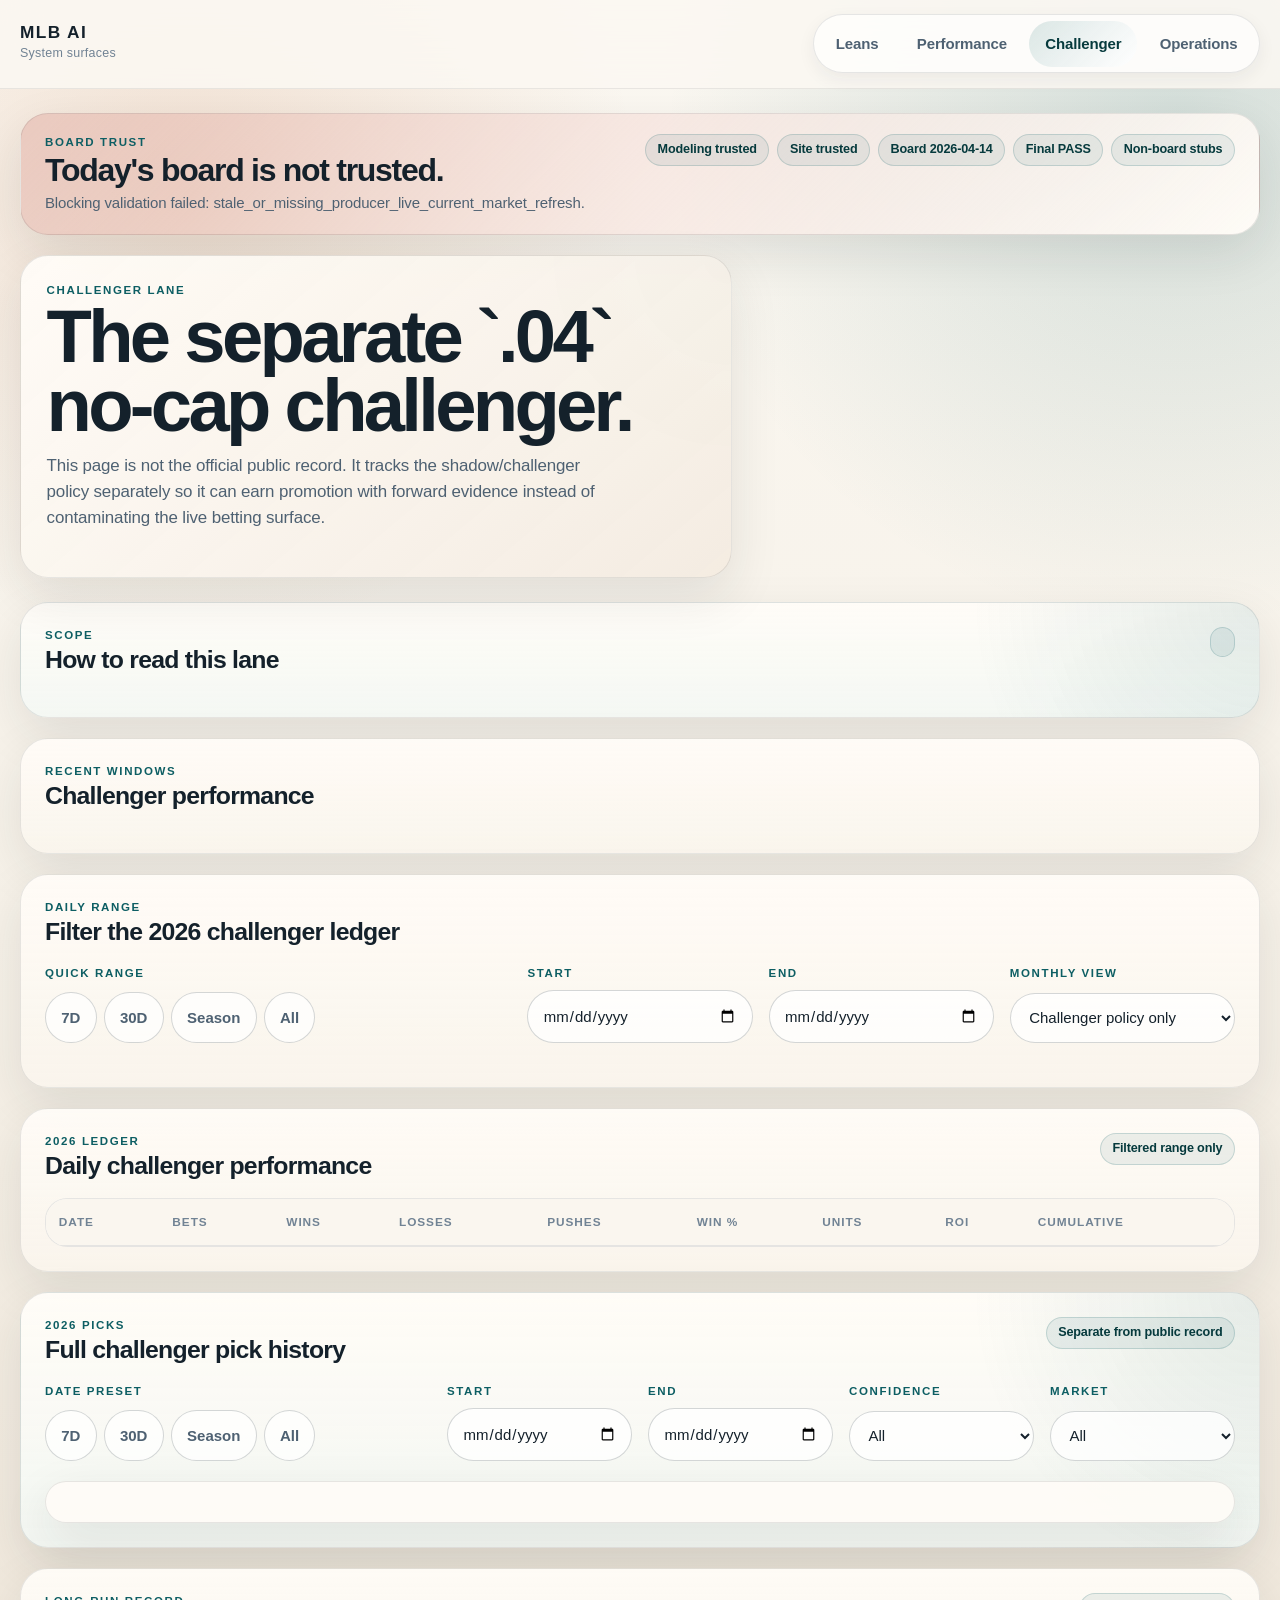
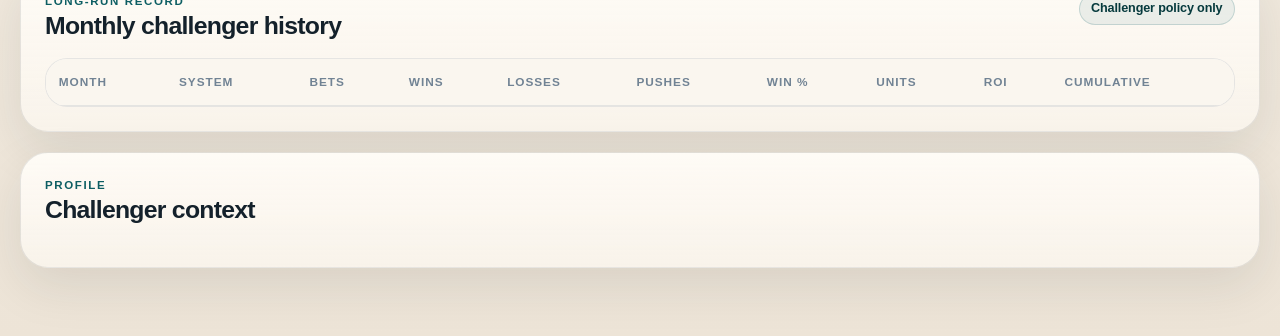
==== mlb-ai-challenger.html @ f39b114d "Add live and challenger MLB AI site artifacts" ====
<!doctype html>
<html lang="en">
  <head>
    <meta charset="utf-8" />
    <meta name="viewport" content="width=device-width, initial-scale=1" />
    <title>MLB AI | Challenger</title>
    <link rel="stylesheet" href="./assets/mlb-ai.css" />
  </head>
  <body data-page="challenger">
    <header class="site-header">
      <div class="shell shell-nav">
        <a class="site-brand" href="./index.html" aria-label="MLB AI home">
          <span class="site-brand-mark">MLB AI</span>
          <span class="site-brand-copy">System surfaces</span>
        </a>
        <nav class="site-nav" aria-label="Primary">
          <a class="site-nav-link" href="./index.html">Leans</a>
          <a class="site-nav-link" href="./mlb-ai-performance.html">Performance</a>
          <a class="site-nav-link is-active" href="./mlb-ai-challenger.html" aria-current="page">Challenger</a>
          <a class="site-nav-link" href="./operations.html">Operations</a>
        </nav>
      </div>
    </header>

    <main class="shell page-shell">
      <section class="page-hero page-hero-performance">
        <div class="page-hero-copy">
          <p class="eyebrow">Challenger Lane</p>
          <h1>The separate `.04` no-cap challenger.</h1>
          <p class="lede">
            This page is not the official public record. It tracks the shadow/challenger policy separately so it can earn promotion with forward evidence instead of contaminating the live betting surface.
          </p>
          <div id="performance-hero-meta" class="hero-meta"></div>
        </div>
        <div id="performance-hero-grid" class="hero-grid"></div>
      </section>

      <section id="performance-trust-bar" class="trust-bar-section"></section>

      <section class="page-section page-section-emphasis">
        <div class="section-head">
          <div>
            <p class="section-kicker">Scope</p>
            <h2>How to read this lane</h2>
          </div>
          <span id="performance-coverage-badge" class="badge"></span>
        </div>
        <div id="performance-trust-grid" class="summary-grid"></div>
      </section>

      <section class="page-section">
        <div class="section-head">
          <div>
            <p class="section-kicker">Recent windows</p>
            <h2>Challenger performance</h2>
          </div>
        </div>
        <div id="performance-window-grid" class="summary-grid"></div>
      </section>

      <section class="page-section">
        <div class="section-head">
          <div>
            <p class="section-kicker">Daily range</p>
            <h2>Filter the 2026 challenger ledger</h2>
          </div>
        </div>
        <div class="filter-bar">
          <div class="control-group control-group-wide">
            <label class="control-label">Quick range</label>
            <div class="segmented-control" id="performance-range-presets">
              <button type="button" data-range="7d">7D</button>
              <button type="button" data-range="30d">30D</button>
              <button type="button" data-range="season">Season</button>
              <button type="button" data-range="all">All</button>
            </div>
          </div>
          <div class="control-group">
            <label class="control-label" for="performance-start-date">Start</label>
            <input id="performance-start-date" type="date" />
          </div>
          <div class="control-group">
            <label class="control-label" for="performance-end-date">End</label>
            <input id="performance-end-date" type="date" />
          </div>
          <div class="control-group">
            <label class="control-label" for="monthly-policy-filter">Monthly view</label>
            <select id="monthly-policy-filter">
              <option value="active_only">Challenger policy only</option>
            </select>
          </div>
        </div>
        <div id="performance-summary-grid" class="summary-grid"></div>
      </section>

      <section class="page-section">
        <div class="section-head">
          <div>
            <p class="section-kicker">2026 ledger</p>
            <h2>Daily challenger performance</h2>
          </div>
          <span class="badge">Filtered range only</span>
        </div>
        <div class="table-wrap">
          <table id="daily-performance-table">
            <thead>
              <tr>
                <th>Date</th>
                <th>Bets</th>
                <th>Wins</th>
                <th>Losses</th>
                <th>Pushes</th>
                <th>Win %</th>
                <th>Units</th>
                <th>ROI</th>
                <th>Cumulative</th>
              </tr>
            </thead>
            <tbody></tbody>
          </table>
        </div>
      </section>

      <section class="page-section page-section-emphasis">
        <div class="section-head">
          <div>
            <p class="section-kicker">2026 picks</p>
            <h2>Full challenger pick history</h2>
          </div>
          <span class="badge">Separate from public record</span>
        </div>
        <div class="filter-bar">
          <div class="control-group control-group-wide">
            <label class="control-label">Date preset</label>
            <div class="segmented-control" id="history-range-presets">
              <button type="button" data-range="7d">7D</button>
              <button type="button" data-range="30d">30D</button>
              <button type="button" data-range="season">Season</button>
              <button type="button" data-range="all">All</button>
            </div>
          </div>
          <div class="control-group">
            <label class="control-label" for="history-start-date">Start</label>
            <input id="history-start-date" type="date" />
          </div>
          <div class="control-group">
            <label class="control-label" for="history-end-date">End</label>
            <input id="history-end-date" type="date" />
          </div>
          <div class="control-group">
            <label class="control-label" for="history-confidence-filter">Confidence</label>
            <select id="history-confidence-filter">
              <option value="all">All</option>
              <option value="high">High</option>
              <option value="medium">Medium</option>
              <option value="low">Low</option>
            </select>
          </div>
          <div class="control-group">
            <label class="control-label" for="history-market-filter">Market</label>
            <select id="history-market-filter">
              <option value="all">All</option>
              <option value="total">Totals</option>
              <option value="moneyline">Moneyline</option>
              <option value="spread">Run line</option>
            </select>
          </div>
        </div>
        <div id="history-summary-grid" class="summary-grid"></div>
        <div id="pick-history-grid" class="pick-history-grid"></div>
        <div id="pick-history-gap" class="artifact-gap"></div>
      </section>

      <section class="page-section">
        <div class="section-head">
          <div>
            <p class="section-kicker">Long-run record</p>
            <h2>Monthly challenger history</h2>
          </div>
          <span class="badge">Challenger policy only</span>
        </div>
        <div class="table-wrap">
          <table id="monthly-table">
            <thead>
              <tr>
                <th>Month</th>
                <th>System</th>
                <th>Bets</th>
                <th>Wins</th>
                <th>Losses</th>
                <th>Pushes</th>
                <th>Win %</th>
                <th>Units</th>
                <th>ROI</th>
                <th>Cumulative</th>
              </tr>
            </thead>
            <tbody></tbody>
          </table>
        </div>
      </section>

      <section class="page-section">
        <div class="section-head">
          <div>
            <p class="section-kicker">Profile</p>
            <h2>Challenger context</h2>
          </div>
        </div>
        <div id="performance-comparator-grid" class="summary-grid"></div>
        <div id="context-breakdowns" class="context-grid"></div>
      </section>
    </main>

    <script src="./assets/mlb-ai-site.js"></script>
  </body>
</html>
---- assets/mlb-ai.css ----
:root {
  --bg: #f7f3eb;
  --bg-accent: #efe6d9;
  --surface: rgba(255, 252, 247, 0.86);
  --surface-strong: rgba(255, 252, 247, 0.96);
  --surface-muted: rgba(245, 239, 230, 0.82);
  --ink: #14212b;
  --ink-soft: #4e6172;
  --ink-muted: #718394;
  --line: rgba(20, 33, 43, 0.10);
  --line-strong: rgba(20, 33, 43, 0.18);
  --brand: #0d5e63;
  --brand-strong: #063a3d;
  --brand-warm: #bc5a20;
  --good: #167447;
  --good-soft: rgba(22, 116, 71, 0.12);
  --warn: #9e6a1f;
  --warn-soft: rgba(158, 106, 31, 0.14);
  --bad: #b3261e;
  --bad-soft: rgba(179, 38, 30, 0.12);
  --shadow-xl: 0 28px 80px rgba(31, 37, 44, 0.12);
  --shadow-lg: 0 18px 50px rgba(31, 37, 44, 0.10);
  --shadow-sm: 0 6px 18px rgba(31, 37, 44, 0.06);
  --radius-xl: 28px;
  --radius-lg: 22px;
  --radius-md: 16px;
  --radius-sm: 12px;
  --space-2: 0.5rem;
  --space-3: 0.75rem;
  --space-4: 1rem;
  --space-5: 1.25rem;
  --space-6: 1.5rem;
  --space-7: 1.75rem;
  --space-8: 2rem;
  --space-10: 2.5rem;
  --space-12: 3rem;
}

* { box-sizing: border-box; }

html { color-scheme: light; }

body {
  margin: 0;
  min-height: 100vh;
  color: var(--ink);
  background:
    radial-gradient(circle at 15% 10%, rgba(188, 90, 32, 0.14), transparent 28rem),
    radial-gradient(circle at 92% 6%, rgba(13, 94, 99, 0.16), transparent 32rem),
    linear-gradient(180deg, #fbf8f2 0%, #f6f1e8 48%, #ede4d7 100%);
  font: 15px/1.55 "Aptos", "Segoe UI Variable", "Segoe UI", sans-serif;
  letter-spacing: -0.01em;
}

a { color: inherit; }
button, input, select { font: inherit; }

.site-header {
  position: sticky;
  top: 0;
  z-index: 50;
  border-bottom: 1px solid rgba(20, 33, 43, 0.08);
  background: rgba(251, 248, 242, 0.88);
  backdrop-filter: blur(18px);
}

.shell {
  width: min(1240px, calc(100% - 2rem));
  margin: 0 auto;
}

.shell-nav {
  display: flex;
  align-items: center;
  justify-content: space-between;
  gap: var(--space-6);
  padding: 0.9rem 0;
}

.site-brand {
  display: inline-flex;
  flex-direction: column;
  gap: 0.15rem;
  text-decoration: none;
}

.site-brand-mark {
  font: 800 1.08rem/1 "Aptos Display", "Aptos", sans-serif;
  letter-spacing: 0.08em;
  text-transform: uppercase;
}

.site-brand-copy {
  color: var(--ink-muted);
  font-size: 0.78rem;
  letter-spacing: 0.02em;
}

.site-nav {
  display: inline-flex;
  align-items: center;
  gap: 0.4rem;
  padding: 0.35rem;
  border: 1px solid var(--line);
  border-radius: 999px;
  background: rgba(255, 255, 255, 0.62);
  box-shadow: var(--shadow-sm);
}

.site-nav-link {
  padding: 0.7rem 1rem;
  border-radius: 999px;
  text-decoration: none;
  color: var(--ink-soft);
  font-weight: 700;
}

.site-nav-link:hover,
.site-nav-link.is-active {
  background: linear-gradient(135deg, rgba(13, 94, 99, 0.14), rgba(255, 255, 255, 0.94));
  color: var(--brand-strong);
}

.page-shell {
  padding: var(--space-6) 0 var(--space-12);
}

.trust-bar-section {
  margin-bottom: var(--space-5);
}

.page-hero {
  display: grid;
  grid-template-columns: minmax(0, 1.2fr) minmax(320px, 0.85fr);
  gap: var(--space-6);
  align-items: stretch;
  margin-bottom: var(--space-6);
}

.page-hero-copy,
.page-section,
.metric-card,
.status-strip,
.trust-bar,
.lean-featured-card,
.lean-decision-card,
.history-card,
.context-card,
.stack-card,
.trust-banner,
.artifact-gap {
  border: 1px solid var(--line);
  border-radius: var(--radius-xl);
  background: var(--surface);
  box-shadow: var(--shadow-lg);
}

.page-hero-copy {
  padding: clamp(1.5rem, 2vw, 2.25rem);
  background:
    linear-gradient(140deg, rgba(255, 252, 247, 0.96), rgba(243, 235, 224, 0.90)),
    radial-gradient(circle at top right, rgba(13, 94, 99, 0.14), transparent 14rem);
}

.page-hero h1 {
  margin: 0.25rem 0 0.8rem;
  font: 800 clamp(2.7rem, 5.8vw, 5rem)/0.92 "Aptos Display", "Aptos", sans-serif;
  letter-spacing: -0.05em;
  text-wrap: balance;
}

.eyebrow,
.section-kicker,
.status-strip-label,
.control-label {
  margin: 0;
  color: var(--brand);
  text-transform: uppercase;
  letter-spacing: 0.14em;
  font-size: 0.72rem;
  font-weight: 800;
}

.lede {
  margin: 0;
  max-width: 60ch;
  color: var(--ink-soft);
  font-size: 1.06rem;
}

.hero-meta {
  display: flex;
  flex-wrap: wrap;
  gap: 0.55rem;
  margin-top: var(--space-5);
}

.hero-grid,
.summary-grid,
.lean-decision-grid,
.context-grid,
.stack-list,
.filter-bar,
.pick-history-grid {
  display: grid;
  gap: var(--space-4);
}

.hero-grid,
.summary-grid {
  grid-template-columns: repeat(auto-fit, minmax(220px, 1fr));
}

.filter-bar {
  grid-template-columns: repeat(auto-fit, minmax(170px, 1fr));
  margin-bottom: var(--space-5);
}

.control-group-wide { grid-column: span 2; }

.lean-decision-grid,
.pick-history-grid {
  grid-template-columns: repeat(auto-fit, minmax(320px, 1fr));
}

.context-grid,
.stack-list {
  grid-template-columns: repeat(auto-fit, minmax(240px, 1fr));
}

.page-section {
  padding: var(--space-6);
  margin-bottom: var(--space-5);
  background: linear-gradient(180deg, rgba(255, 252, 247, 0.95), rgba(250, 245, 237, 0.86));
}

.page-section-emphasis {
  background:
    radial-gradient(circle at top right, rgba(13, 94, 99, 0.10), transparent 18rem),
    linear-gradient(180deg, rgba(255, 252, 247, 0.98), rgba(243, 248, 244, 0.90));
}

.section-head {
  display: flex;
  justify-content: space-between;
  align-items: flex-start;
  gap: var(--space-4);
  margin-bottom: var(--space-5);
}

.section-head h2 {
  margin: 0.2rem 0 0;
  font: 800 1.55rem/1 "Aptos Display", "Aptos", sans-serif;
  letter-spacing: -0.03em;
}

.metric-card,
.context-card,
.stack-card,
.history-card {
  padding: var(--space-5);
  background: rgba(255, 255, 255, 0.58);
}

.metric-card strong,
.context-card strong,
.stack-card strong,
.history-card strong {
  display: block;
  font-size: 0.94rem;
}

.metric-value {
  margin: 0.35rem 0 0.4rem;
  font: 800 clamp(1.8rem, 3vw, 2.45rem)/0.95 "Aptos Display", "Aptos", sans-serif;
  letter-spacing: -0.04em;
}

.metric-good { color: var(--good); }
.metric-bad { color: var(--bad); }
.metric-warn { color: var(--warn); }

.subtle,
.meta-line,
td.subtle {
  color: var(--ink-muted);
}

.meta-line + .meta-line { margin-top: 0.24rem; }

.badge,
.status-chip,
.hero-pill,
.filter-tag,
.price-pill,
.confidence-pill,
.freshness-pill,
.change-pill {
  display: inline-flex;
  align-items: center;
  gap: 0.35rem;
  width: fit-content;
  min-height: 30px;
  padding: 0.34rem 0.72rem;
  border: 1px solid rgba(13, 94, 99, 0.18);
  border-radius: 999px;
  background: rgba(13, 94, 99, 0.08);
  color: var(--brand-strong);
  font-size: 0.79rem;
  font-weight: 700;
}

.hero-pill { background: rgba(255, 255, 255, 0.62); }
.price-pill-expensive {
  color: var(--brand-warm);
  border-color: rgba(188, 90, 32, 0.2);
  background: rgba(188, 90, 32, 0.10);
}
.price-pill-priced-up {
  color: var(--warn);
  border-color: rgba(158, 106, 31, 0.18);
  background: rgba(158, 106, 31, 0.10);
}
.confidence-pill-high {
  color: var(--good);
  border-color: rgba(22, 116, 71, 0.22);
  background: rgba(22, 116, 71, 0.10);
}
.confidence-pill-medium {
  color: var(--warn);
  border-color: rgba(158, 106, 31, 0.18);
  background: rgba(158, 106, 31, 0.10);
}
.freshness-pill-green,
.change-pill-yes {
  color: var(--good);
  border-color: rgba(22, 116, 71, 0.22);
  background: rgba(22, 116, 71, 0.10);
}
.freshness-pill-red,
.change-pill-no {
  color: var(--bad);
  border-color: rgba(179, 38, 30, 0.22);
  background: rgba(179, 38, 30, 0.10);
}
.freshness-pill-yellow {
  color: var(--warn);
  border-color: rgba(158, 106, 31, 0.18);
  background: rgba(158, 106, 31, 0.10);
}

.status-strip {
  display: grid;
  grid-template-columns: minmax(0, 1fr) auto;
  gap: var(--space-4);
  margin-bottom: var(--space-5);
  padding: var(--space-5) var(--space-6);
}

.trust-bar {
  display: grid;
  grid-template-columns: minmax(0, 1.2fr) minmax(0, 1.8fr);
  gap: var(--space-4);
  padding: 1.1rem 1.25rem;
  background: linear-gradient(135deg, rgba(255, 252, 247, 0.98), rgba(245, 240, 232, 0.92));
}

.trust-bar-ok {
  background: linear-gradient(135deg, rgba(22, 116, 71, 0.12), rgba(255, 252, 247, 0.98));
}

.trust-bar-warning {
  background: linear-gradient(135deg, rgba(158, 106, 31, 0.13), rgba(255, 252, 247, 0.98));
}

.trust-bar-fail {
  background: linear-gradient(135deg, rgba(179, 38, 30, 0.12), rgba(255, 252, 247, 0.98));
}

.trust-bar-copy h2 {
  margin: 0.18rem 0 0.28rem;
  font: 800 clamp(1.15rem, 2.8vw, 1.75rem)/0.98 "Aptos Display", "Aptos", sans-serif;
  letter-spacing: -0.03em;
}

.trust-bar-copy p:last-child {
  margin: 0;
  color: var(--ink-soft);
}

.trust-bar-grid {
  display: grid;
  grid-template-columns: repeat(4, minmax(0, 1fr));
  gap: 0.7rem;
}

.trust-bar-item {
  padding: 0.9rem 0.95rem;
  border: 1px solid var(--line);
  border-radius: var(--radius-md);
  background: rgba(255, 255, 255, 0.58);
}

.trust-bar-item span,
.table-note-label {
  display: block;
  margin-bottom: 0.22rem;
  color: var(--ink-muted);
  font-size: 0.72rem;
  text-transform: uppercase;
  letter-spacing: 0.1em;
  font-weight: 800;
}

.trust-bar-item strong {
  display: block;
  font: 800 1.28rem/1 "Aptos Display", "Aptos", sans-serif;
  letter-spacing: -0.03em;
}

.trust-bar-item small {
  display: block;
  margin-top: 0.2rem;
  color: var(--ink-soft);
  font-size: 0.8rem;
  line-height: 1.35;
}

.status-strip-ok {
  background: linear-gradient(135deg, rgba(22, 116, 71, 0.14), rgba(255, 252, 247, 0.96));
}

.status-strip-warning {
  background: linear-gradient(135deg, rgba(158, 106, 31, 0.16), rgba(255, 252, 247, 0.96));
}

.status-strip-fail {
  background: linear-gradient(135deg, rgba(179, 38, 30, 0.16), rgba(255, 252, 247, 0.96));
}

.status-strip h2 {
  margin: 0.2rem 0 0.3rem;
  font: 800 clamp(1.35rem, 3vw, 2rem)/0.98 "Aptos Display", "Aptos", sans-serif;
  letter-spacing: -0.04em;
}

.status-strip-copy p:last-child { margin: 0; color: var(--ink-soft); }
.status-strip-chips {
  display: flex;
  flex-wrap: wrap;
  gap: 0.5rem;
  align-content: start;
  justify-content: end;
}

.lean-featured-card {
  padding: clamp(1.35rem, 2vw, 2rem);
  background:
    radial-gradient(circle at top right, rgba(13, 94, 99, 0.16), transparent 16rem),
    linear-gradient(180deg, rgba(255, 252, 247, 0.98), rgba(245, 248, 244, 0.92));
}

.lean-featured-top,
.lean-decision-head,
.history-card-head {
  display: flex;
  align-items: flex-start;
  justify-content: space-between;
  gap: var(--space-4);
}

.lean-featured-matchup,
.lean-kicker {
  margin: 0 0 0.3rem;
  color: var(--brand);
  text-transform: uppercase;
  letter-spacing: 0.12em;
  font-size: 0.73rem;
  font-weight: 800;
}

.lean-featured-play {
  margin: 0 0 0.35rem;
  font: 900 clamp(2rem, 4vw, 3rem)/0.92 "Aptos Display", "Aptos", sans-serif;
  letter-spacing: -0.05em;
}

.lean-featured-market,
.lean-subline {
  margin: 0;
  color: var(--ink-soft);
  font-size: 0.96rem;
}

.lean-featured-metrics,
.lean-decision-metrics,
.history-card-metrics {
  display: grid;
  grid-template-columns: repeat(auto-fit, minmax(110px, 1fr));
  gap: var(--space-3);
  margin-top: var(--space-5);
}

.metric-tile {
  padding: 0.9rem 1rem;
  border: 1px solid var(--line);
  border-radius: var(--radius-md);
  background: rgba(255, 255, 255, 0.56);
}

.metric-tile label {
  display: block;
  margin-bottom: 0.25rem;
  color: var(--ink-muted);
  font-size: 0.74rem;
  text-transform: uppercase;
  letter-spacing: 0.1em;
  font-weight: 700;
}

.metric-tile strong {
  font: 800 1.25rem/1 "Aptos Display", "Aptos", sans-serif;
}

.lean-decision-card {
  padding: var(--space-5);
  background: linear-gradient(180deg, rgba(255, 255, 255, 0.84), rgba(246, 242, 235, 0.88));
}

.lean-decision-head h3,
.history-card h3 {
  margin: 0;
  font: 800 clamp(1.9rem, 3.1vw, 2.3rem)/0.94 "Aptos Display", "Aptos", sans-serif;
  letter-spacing: -0.04em;
}

.lean-bet-callout {
  margin-top: 0.48rem;
  font: 900 clamp(1.7rem, 3.5vw, 2.25rem)/0.92 "Aptos Display", "Aptos", sans-serif;
  letter-spacing: -0.04em;
}

.lean-score-stack,
.history-chip-row {
  display: flex;
  flex-wrap: wrap;
  justify-content: flex-end;
  gap: 0.5rem;
}

.lean-explain-grid {
  display: grid;
  grid-template-columns: repeat(auto-fit, minmax(220px, 1fr));
  gap: var(--space-3);
  margin-top: var(--space-5);
}

.lean-explain-block {
  padding: 1rem;
  border-radius: var(--radius-md);
  border: 1px solid var(--line);
  background: rgba(255, 255, 255, 0.48);
}

.lean-explain-block strong {
  display: block;
  margin-bottom: 0.35rem;
  font-size: 0.95rem;
}

.lean-explain-block ul {
  margin: 0;
  padding-left: 1.1rem;
}

.lean-explain-block li + li { margin-top: 0.25rem; }

.filter-bar .control-group {
  display: grid;
  gap: 0.45rem;
}

input[type="date"],
select {
  width: 100%;
  min-height: 46px;
  padding: 0.8rem 0.9rem;
  border: 1px solid var(--line-strong);
  border-radius: 999px;
  background: rgba(255, 255, 255, 0.76);
  color: var(--ink);
  box-shadow: inset 0 1px 0 rgba(255,255,255,0.45);
}

.segmented-control {
  display: flex;
  flex-wrap: wrap;
  gap: 0.45rem;
}

.segmented-control button {
  min-height: 44px;
  padding: 0.72rem 0.95rem;
  border: 1px solid var(--line-strong);
  border-radius: 999px;
  background: rgba(255, 255, 255, 0.72);
  color: var(--ink-soft);
  font-weight: 700;
  cursor: pointer;
  transition: transform 120ms ease, background-color 120ms ease, border-color 120ms ease;
}

.segmented-control button:hover { transform: translateY(-1px); }

.segmented-control button.is-active {
  color: var(--brand-strong);
  border-color: rgba(13, 94, 99, 0.28);
  background: linear-gradient(135deg, rgba(13, 94, 99, 0.14), rgba(255, 255, 255, 0.96));
}

.trust-banner,
.artifact-gap {
  padding: var(--space-5);
}

.trust-banner {
  background: linear-gradient(180deg, rgba(255, 252, 247, 0.96), rgba(243, 248, 244, 0.88));
}

.trust-banner h3,
.artifact-gap h3 {
  margin: 0 0 0.4rem;
  font: 800 1.15rem/1 "Aptos Display", "Aptos", sans-serif;
}

.table-wrap {
  overflow: auto;
  border-radius: var(--radius-lg);
  border: 1px solid var(--line);
  background: rgba(255, 255, 255, 0.54);
}

table {
  width: 100%;
  border-collapse: collapse;
}

th, td {
  padding: 0.85rem 0.8rem;
  text-align: left;
  border-bottom: 1px solid var(--line);
  vertical-align: top;
}

tbody tr:hover { background: rgba(13, 94, 99, 0.05); }

th {
  position: sticky;
  top: 0;
  background: rgba(250, 246, 239, 0.96);
  color: var(--ink-muted);
  text-transform: uppercase;
  letter-spacing: 0.08em;
  font-size: 0.74rem;
  font-weight: 800;
}

.history-card p {
  margin: 0.25rem 0 0;
}

.history-summary {
  margin-top: 0.6rem;
  color: var(--ink-soft);
}

.table-note {
  display: flex;
  align-items: flex-start;
  justify-content: space-between;
  gap: var(--space-4);
  margin: -0.2rem 0 var(--space-4);
  color: var(--ink-soft);
  font-size: 0.92rem;
}

.empty-state {
  padding: var(--space-8);
  border: 1px dashed var(--line-strong);
  border-radius: var(--radius-lg);
  color: var(--ink-soft);
  background: rgba(255, 255, 255, 0.46);
  text-align: center;
}

.redirect-shell { padding: 4rem 0; }

@media (max-width: 960px) {
  .page-hero {
    grid-template-columns: 1fr;
  }

  .control-group-wide {
    grid-column: auto;
  }

  .status-strip {
    grid-template-columns: 1fr;
  }

  .status-strip-chips {
    justify-content: start;
  }

  .trust-bar {
    grid-template-columns: 1fr;
  }

  .trust-bar-grid {
    grid-template-columns: repeat(2, minmax(0, 1fr));
  }
}

@media (max-width: 760px) {
  .shell { width: min(100% - 1rem, 1240px); }

  .shell-nav {
    flex-direction: row;
    align-items: center;
    gap: 0.75rem;
    padding: 0.55rem 0;
  }

  .site-nav {
    flex: 1 1 auto;
    justify-content: flex-start;
    overflow-x: auto;
    scrollbar-width: none;
    padding: 0.25rem;
  }

  .site-nav::-webkit-scrollbar { display: none; }

  .site-nav-link {
    flex: 0 0 auto;
    text-align: center;
    padding: 0.58rem 0.82rem;
    font-size: 0.86rem;
  }

  .site-brand-copy {
    display: none;
  }

  .section-head,
  .lean-featured-top,
  .lean-decision-head,
  .history-card-head {
    flex-direction: column;
  }

  .lean-score-stack,
  .history-chip-row {
    justify-content: flex-start;
  }

  .page-shell {
    padding-top: 0.7rem;
  }

  .status-strip {
    gap: 0.8rem;
    padding: 0.85rem 0.95rem;
    border-radius: var(--radius-lg);
  }

  .status-strip h2 {
    font-size: 1.08rem;
  }

  .status-strip-copy p {
    margin: 0;
    font-size: 0.88rem;
    line-height: 1.35;
  }

  .status-strip-chips {
    gap: 0.35rem;
  }

  .status-chip {
    min-height: 26px;
    padding: 0.22rem 0.55rem;
    font-size: 0.72rem;
  }

  .page-hero-copy,
  .page-section {
    padding: 1.05rem;
  }

  .page-hero h1 {
    font-size: clamp(2.2rem, 12vw, 3.15rem);
  }

  .trust-bar {
    gap: 0.9rem;
    padding: 0.9rem;
    border-radius: var(--radius-lg);
  }

  .trust-bar-copy h2 {
    font-size: 1.05rem;
  }

  .trust-bar-copy p {
    font-size: 0.88rem;
    line-height: 1.32;
  }

  .trust-bar-grid {
    grid-template-columns: repeat(2, minmax(0, 1fr));
    gap: 0.55rem;
  }

  .trust-bar-item {
    padding: 0.72rem 0.78rem;
  }

  .trust-bar-item strong {
    font-size: 1.05rem;
  }

  .trust-bar-item small {
    font-size: 0.74rem;
  }

  .lean-featured-play {
    font-size: clamp(1.8rem, 9vw, 2.45rem);
  }

  .lean-decision-card {
    padding: 1rem;
  }

  .lean-decision-head h3 {
    font-size: 1.55rem;
  }

  .lean-bet-callout {
    font-size: 1.55rem;
  }

  .lean-featured-metrics,
  .lean-decision-metrics,
  .history-card-metrics {
    grid-template-columns: repeat(2, minmax(0, 1fr));
    gap: 0.6rem;
  }

  .metric-tile {
    padding: 0.72rem 0.78rem;
  }

  .filter-bar {
    grid-template-columns: 1fr;
    gap: 0.75rem;
  }

  .segmented-control {
    overflow-x: auto;
    flex-wrap: nowrap;
    padding-bottom: 0.1rem;
    scrollbar-width: none;
  }

  .segmented-control::-webkit-scrollbar { display: none; }

  .segmented-control button {
    flex: 0 0 auto;
    min-height: 40px;
    padding: 0.64rem 0.82rem;
  }

  input[type="date"],
  select {
    min-height: 42px;
    padding: 0.72rem 0.82rem;
  }

  .table-wrap {
    margin: 0 -0.2rem;
  }

  table {
    min-width: 720px;
  }

  th, td {
    padding: 0.72rem 0.68rem;
  }

  .table-note {
    flex-direction: column;
    gap: 0.35rem;
    font-size: 0.86rem;
  }
}
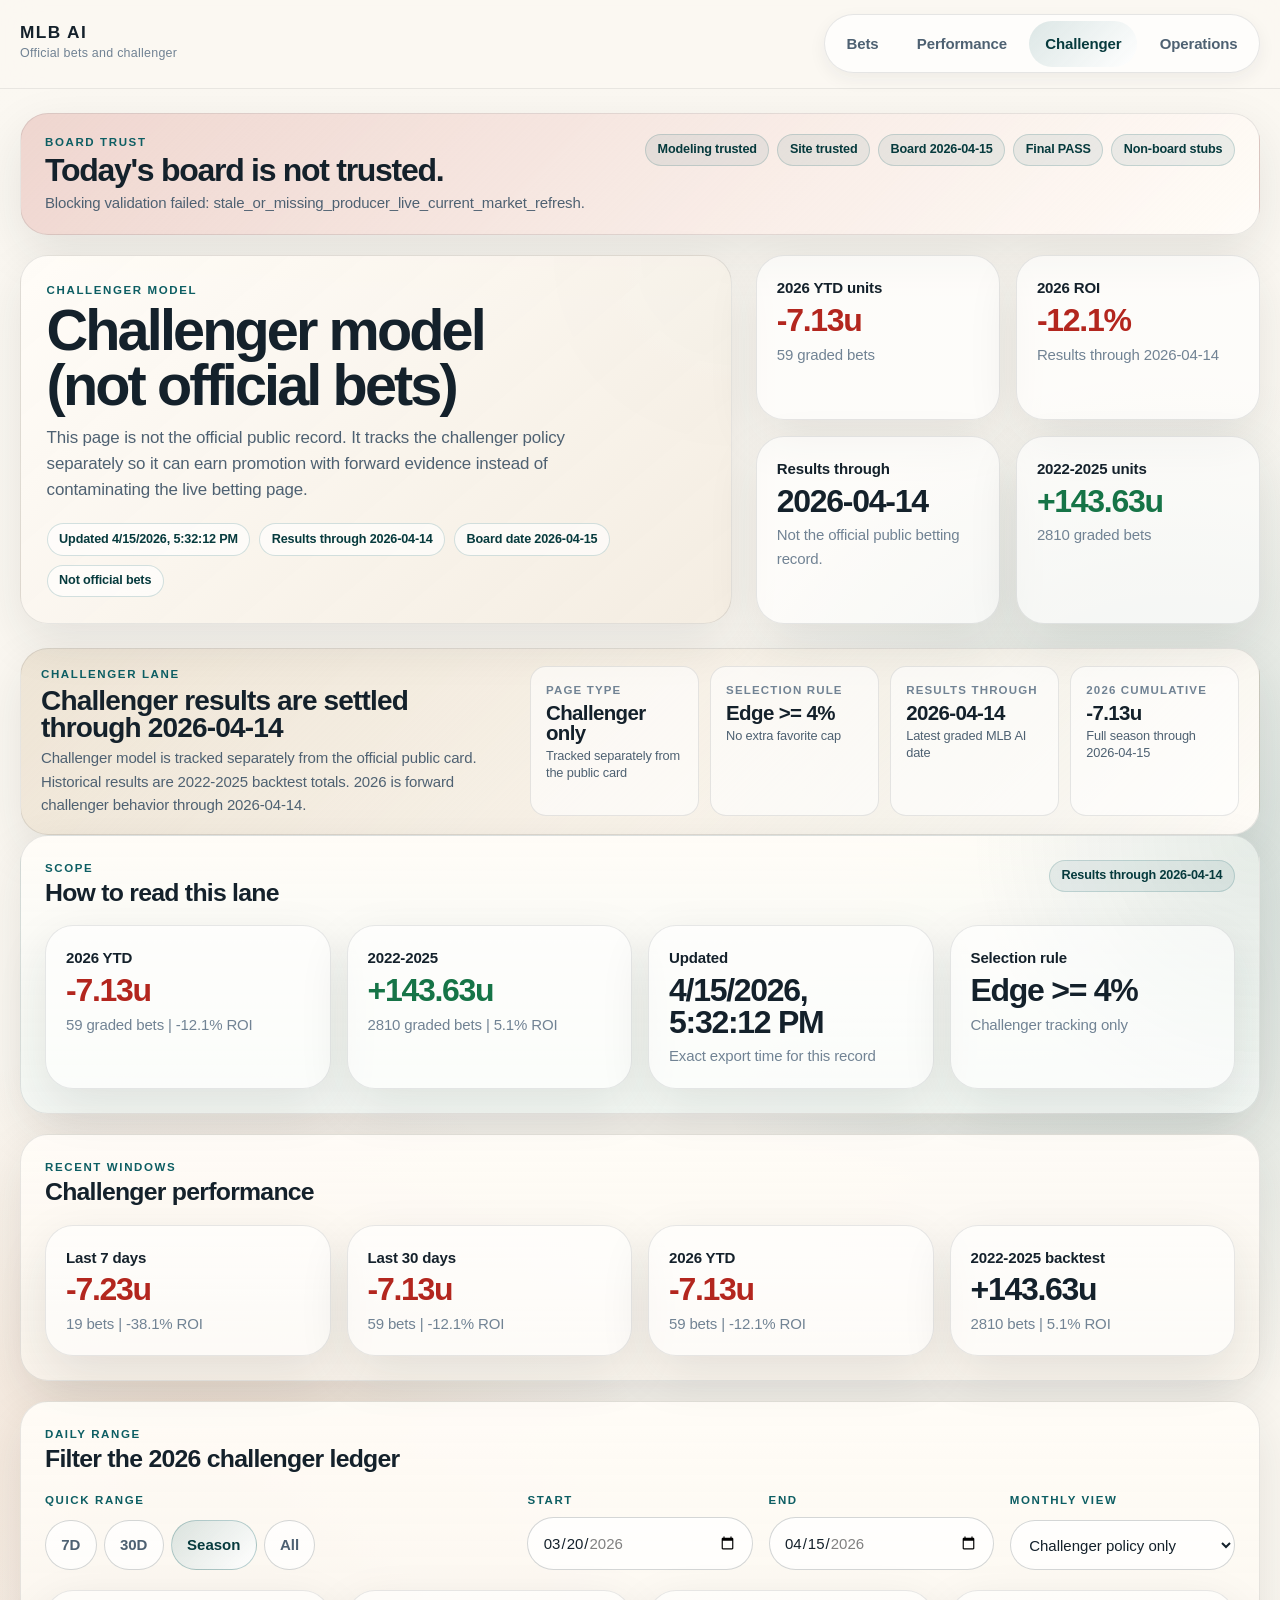
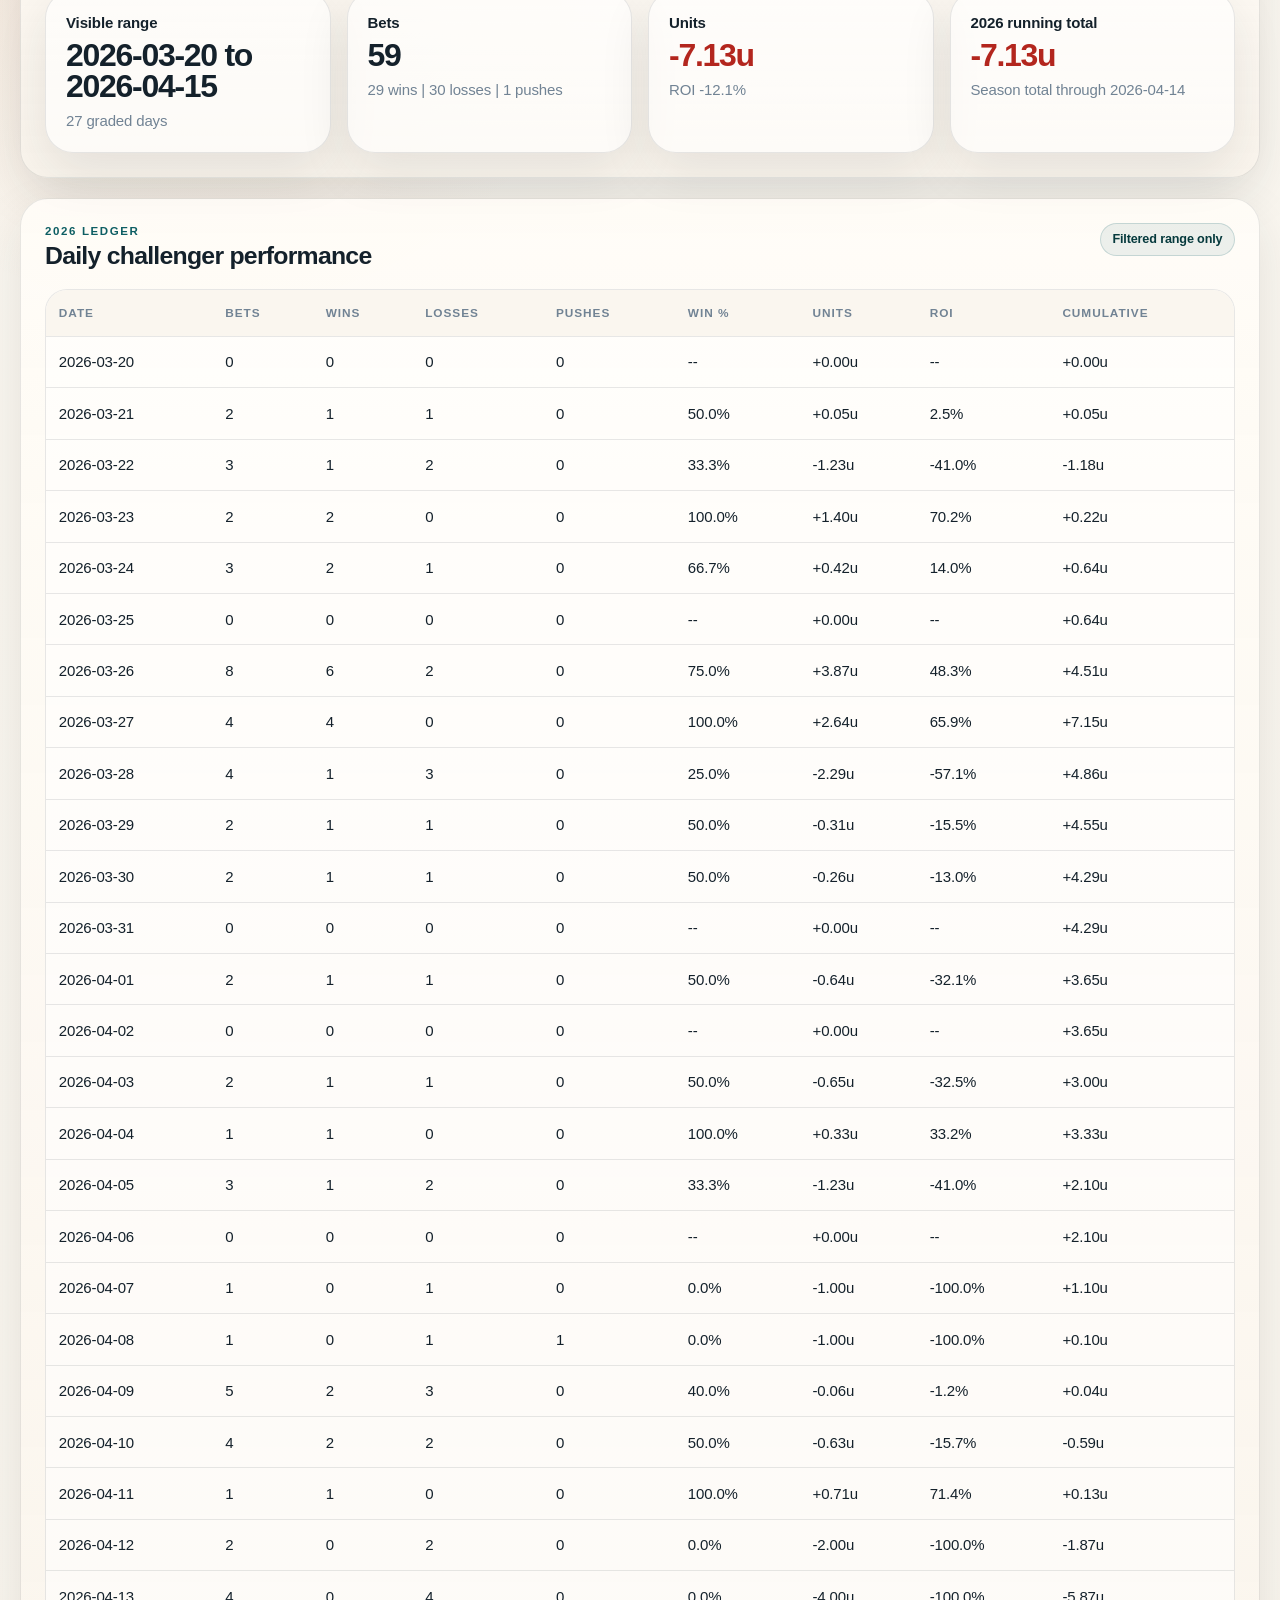
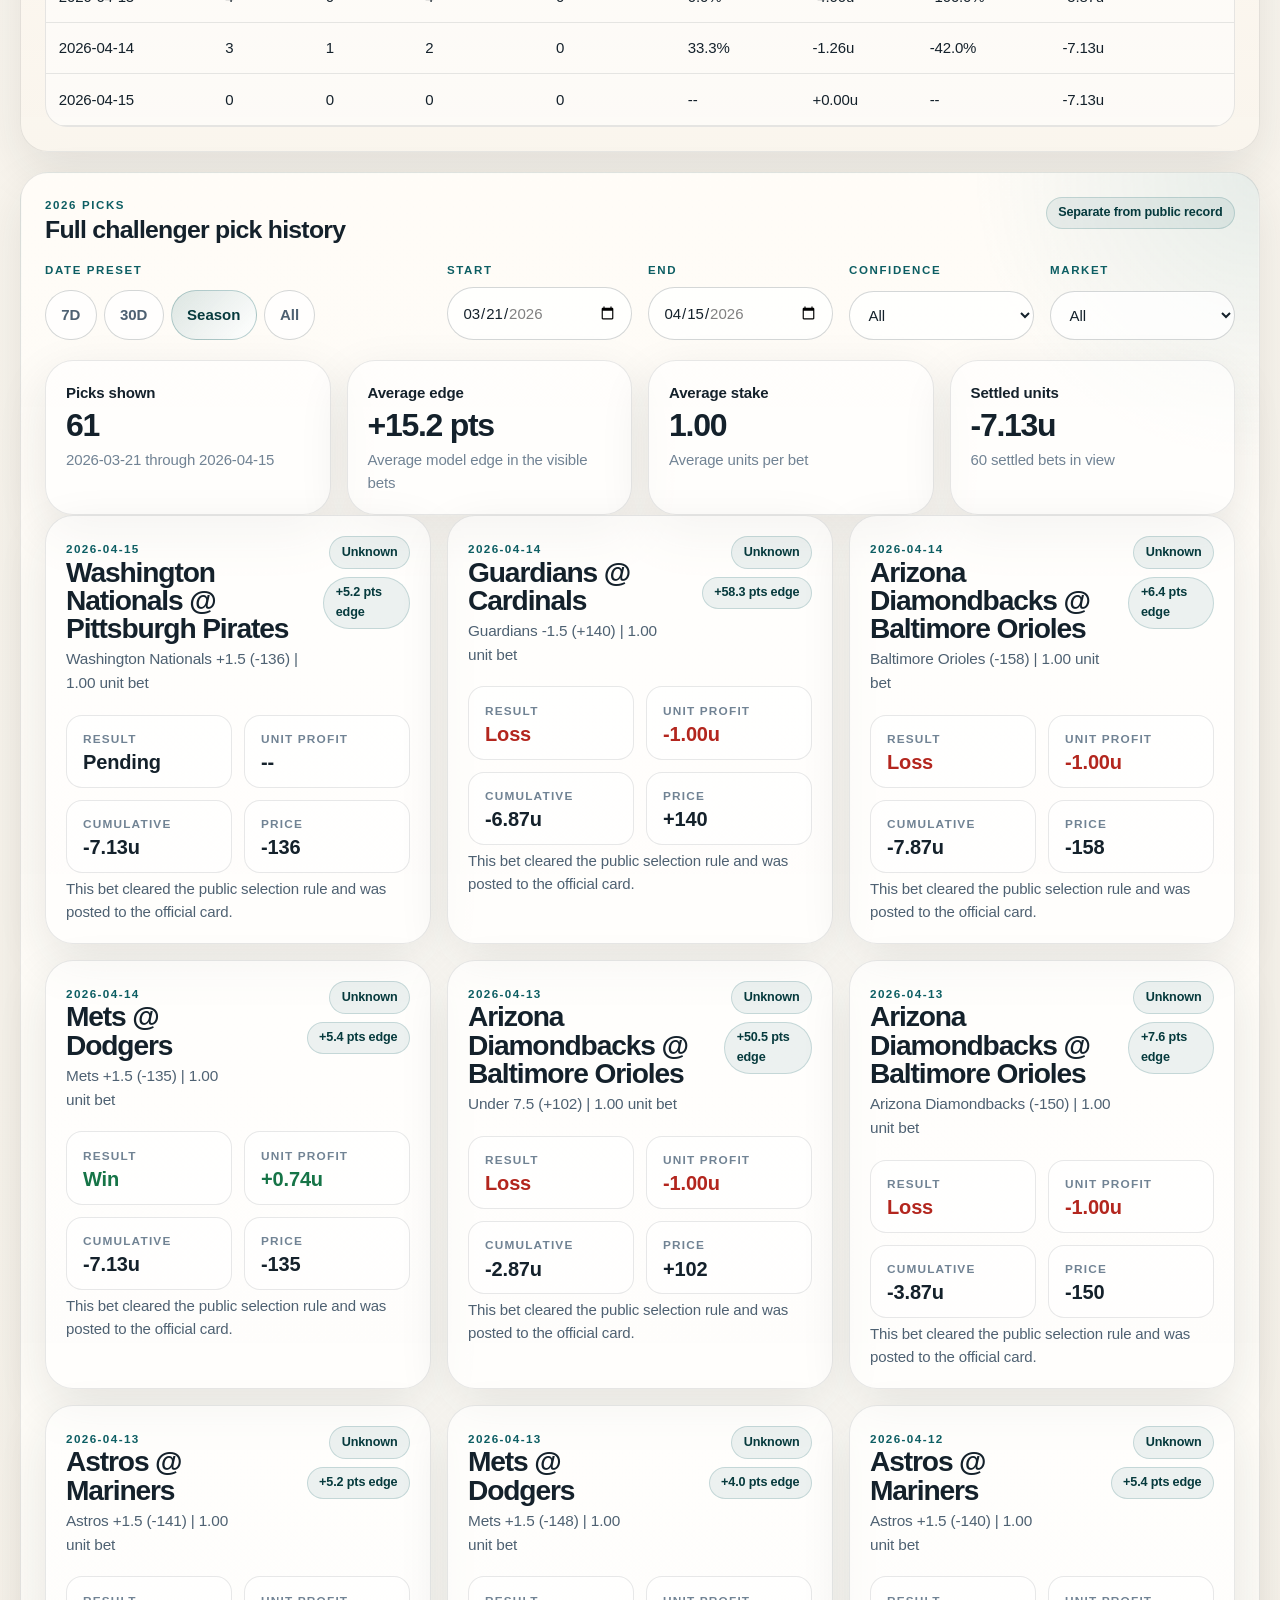
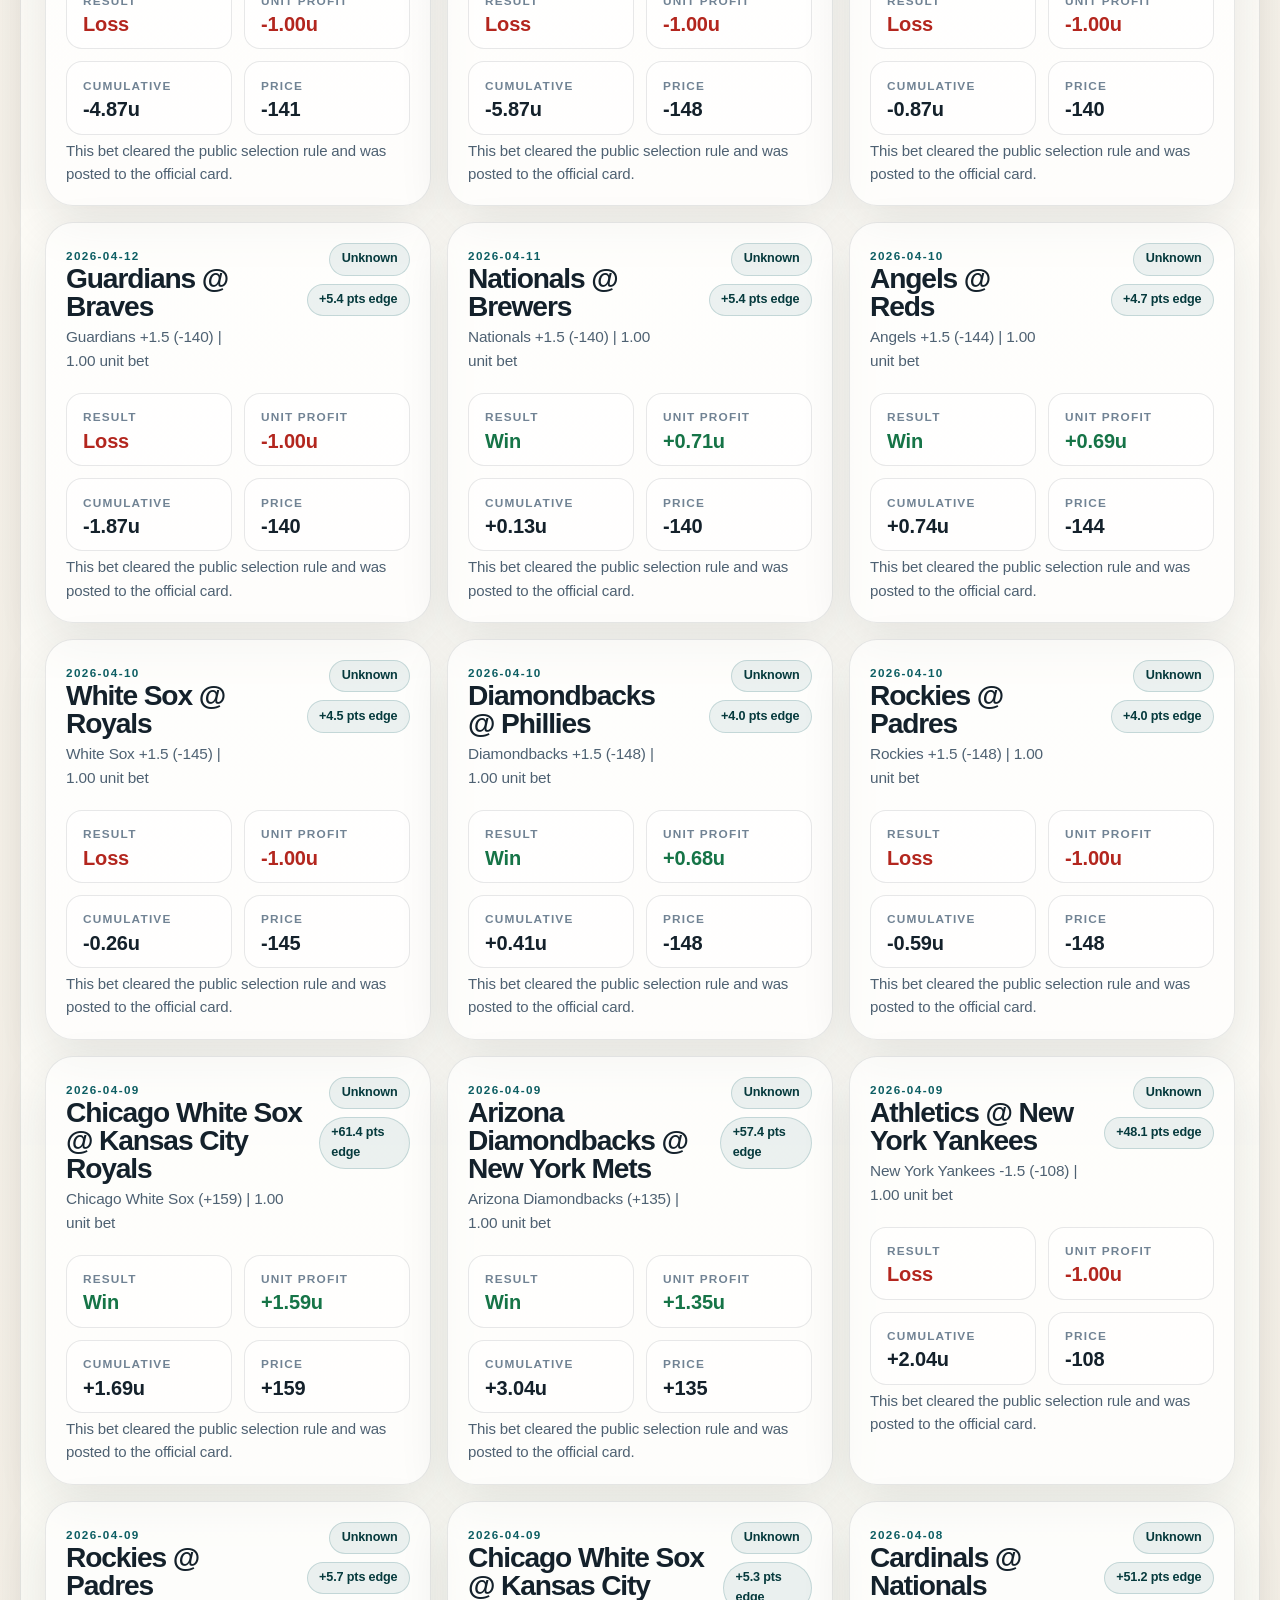
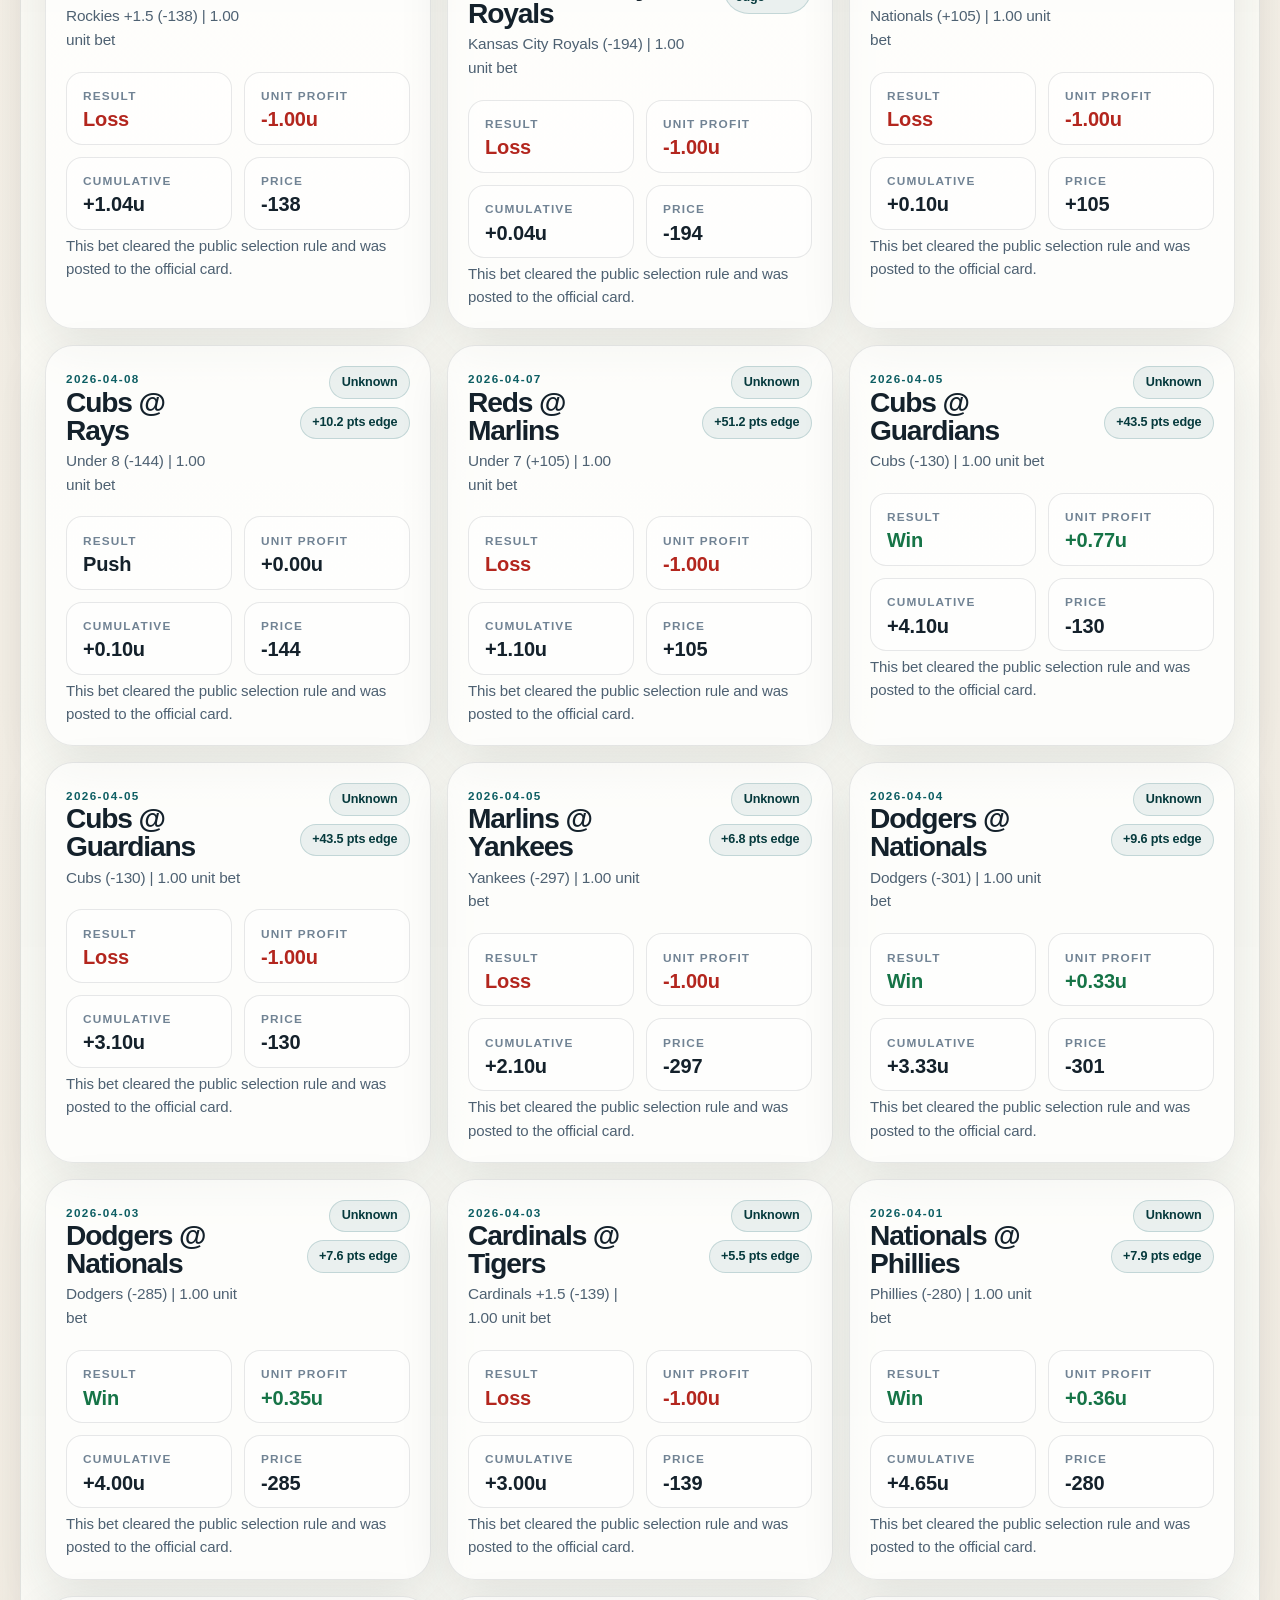
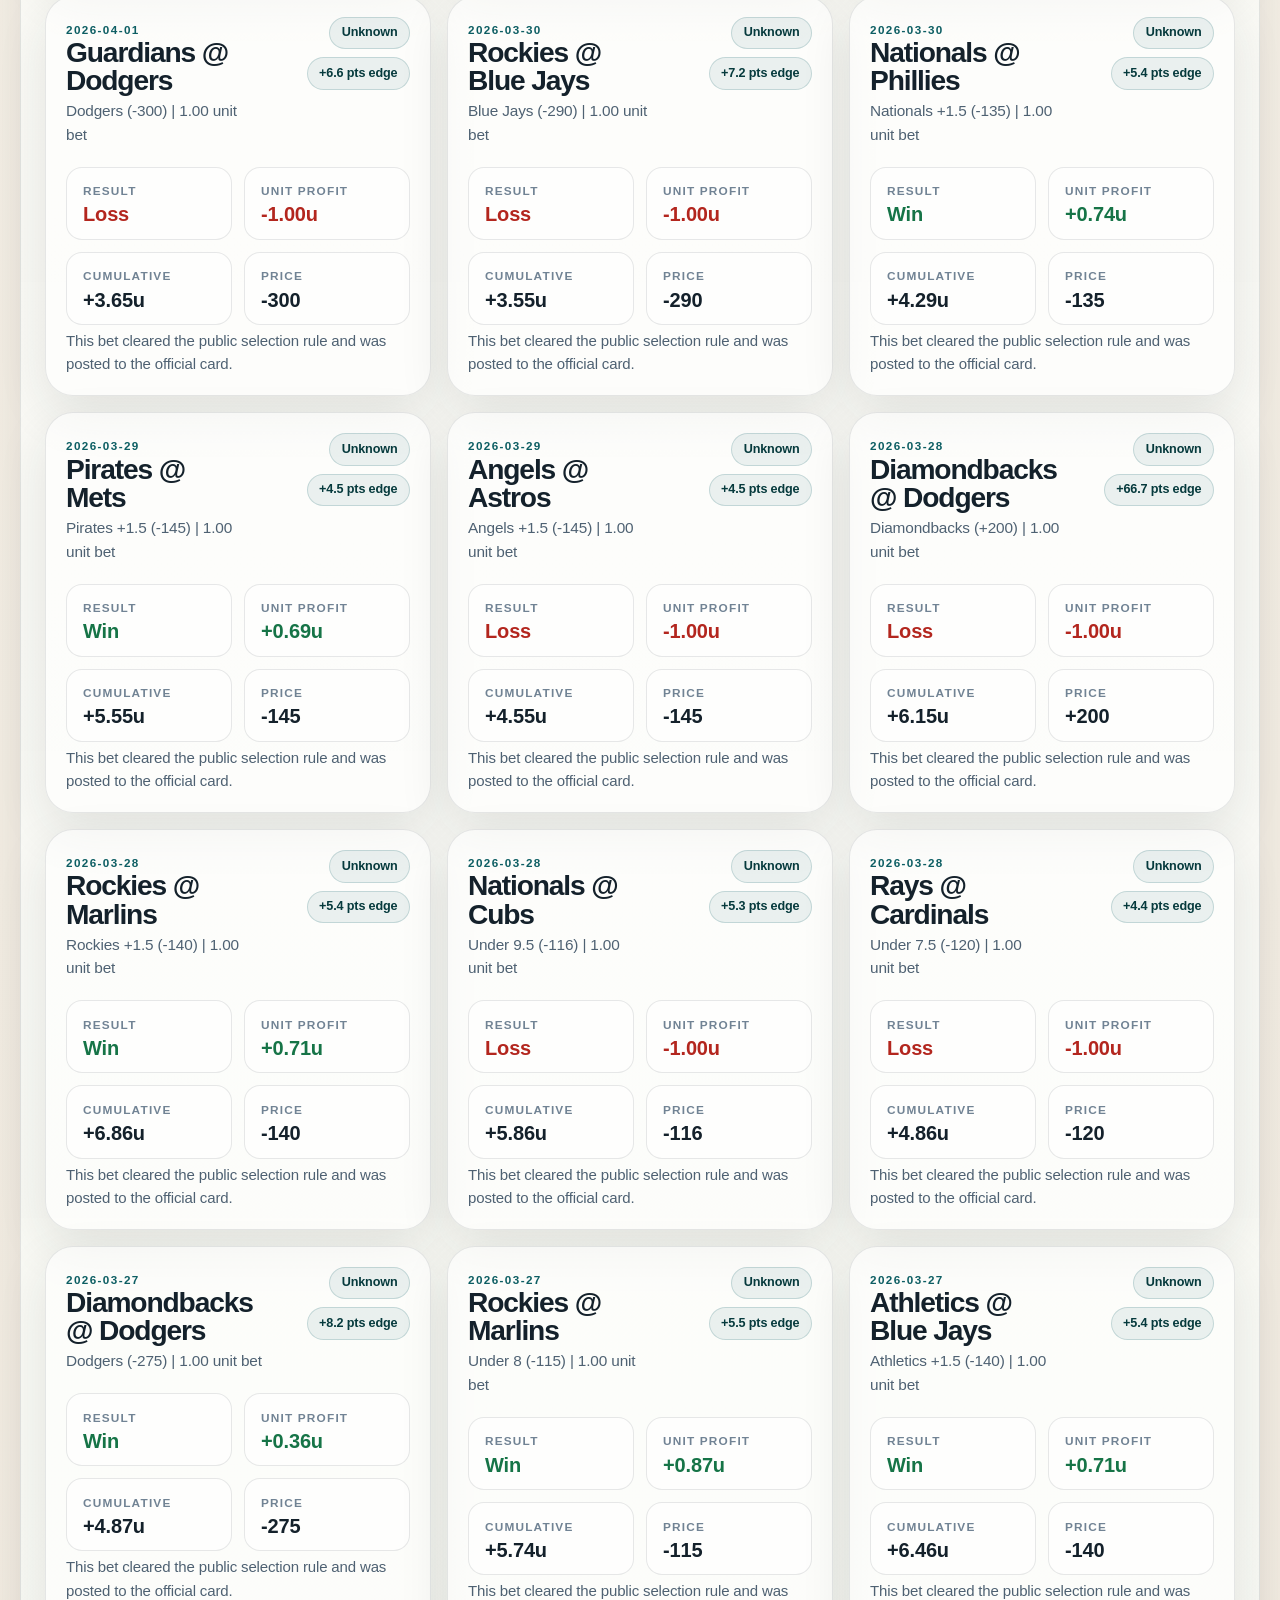
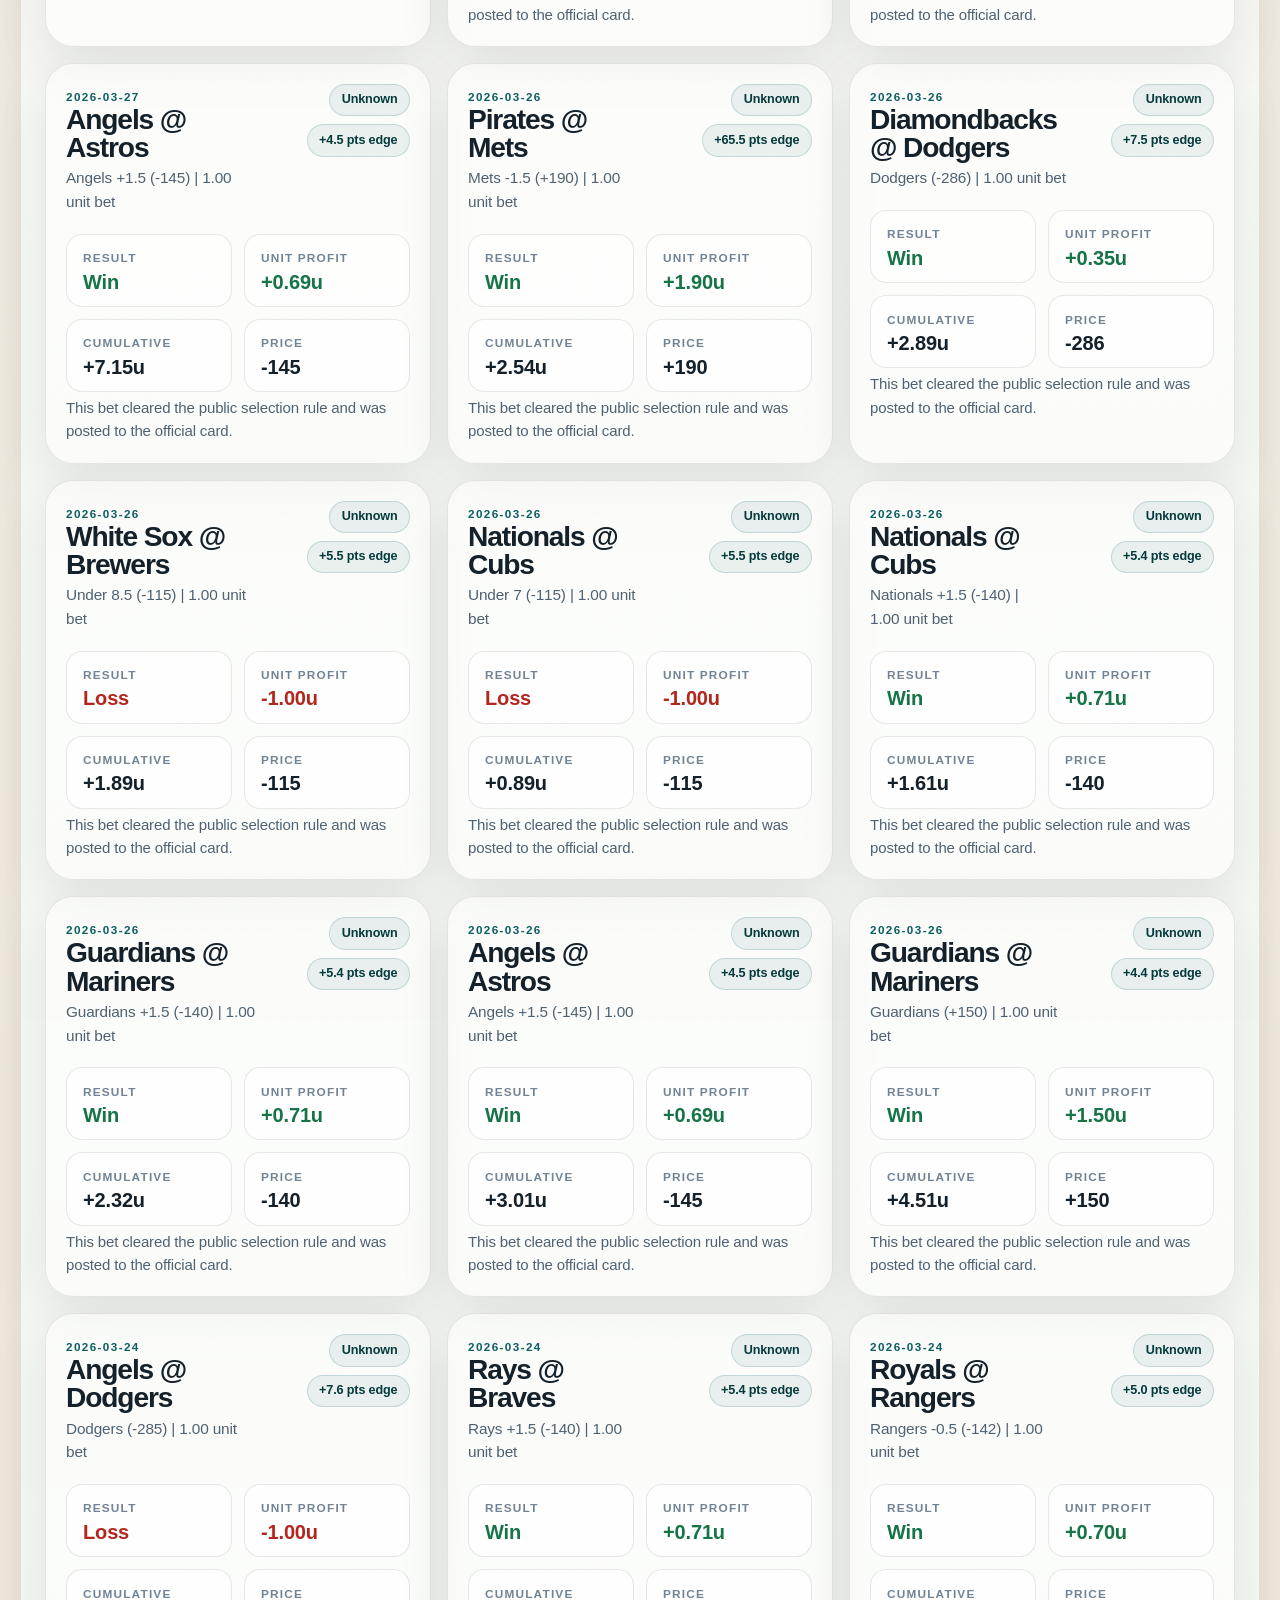
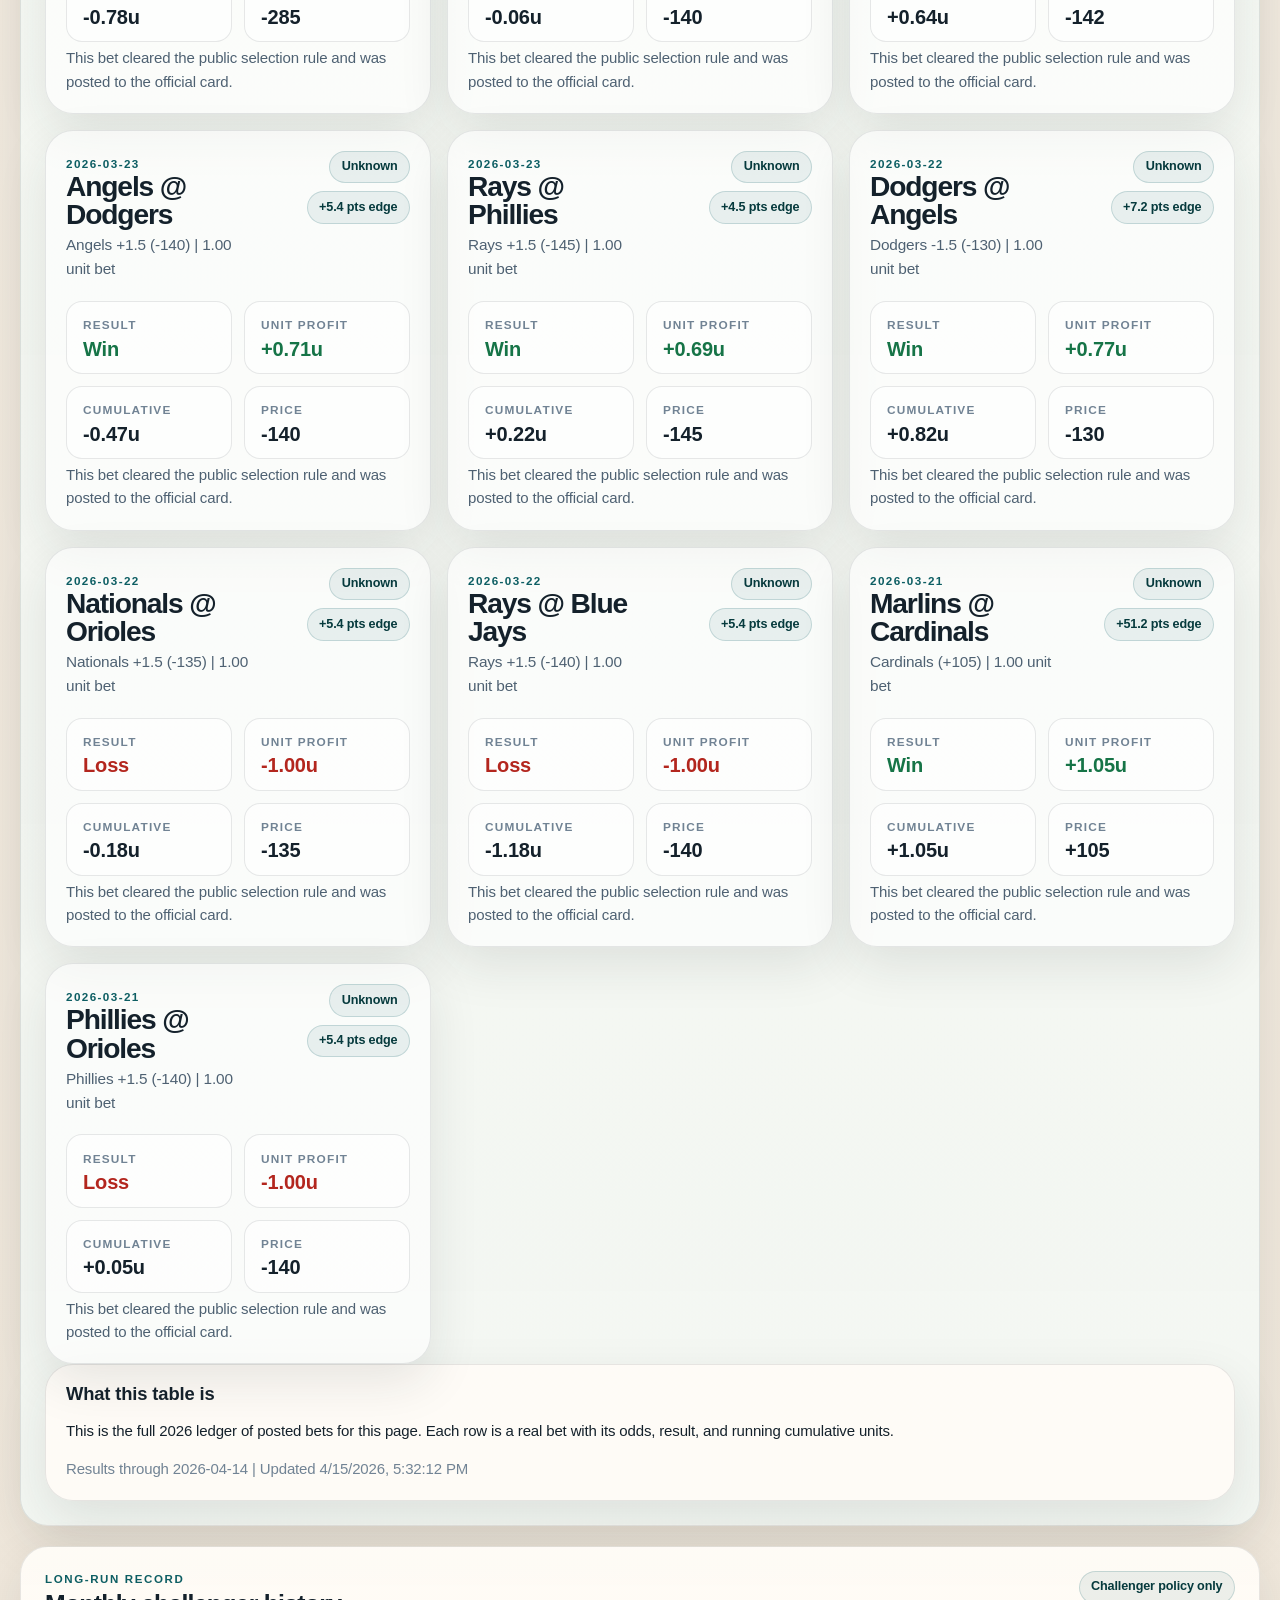
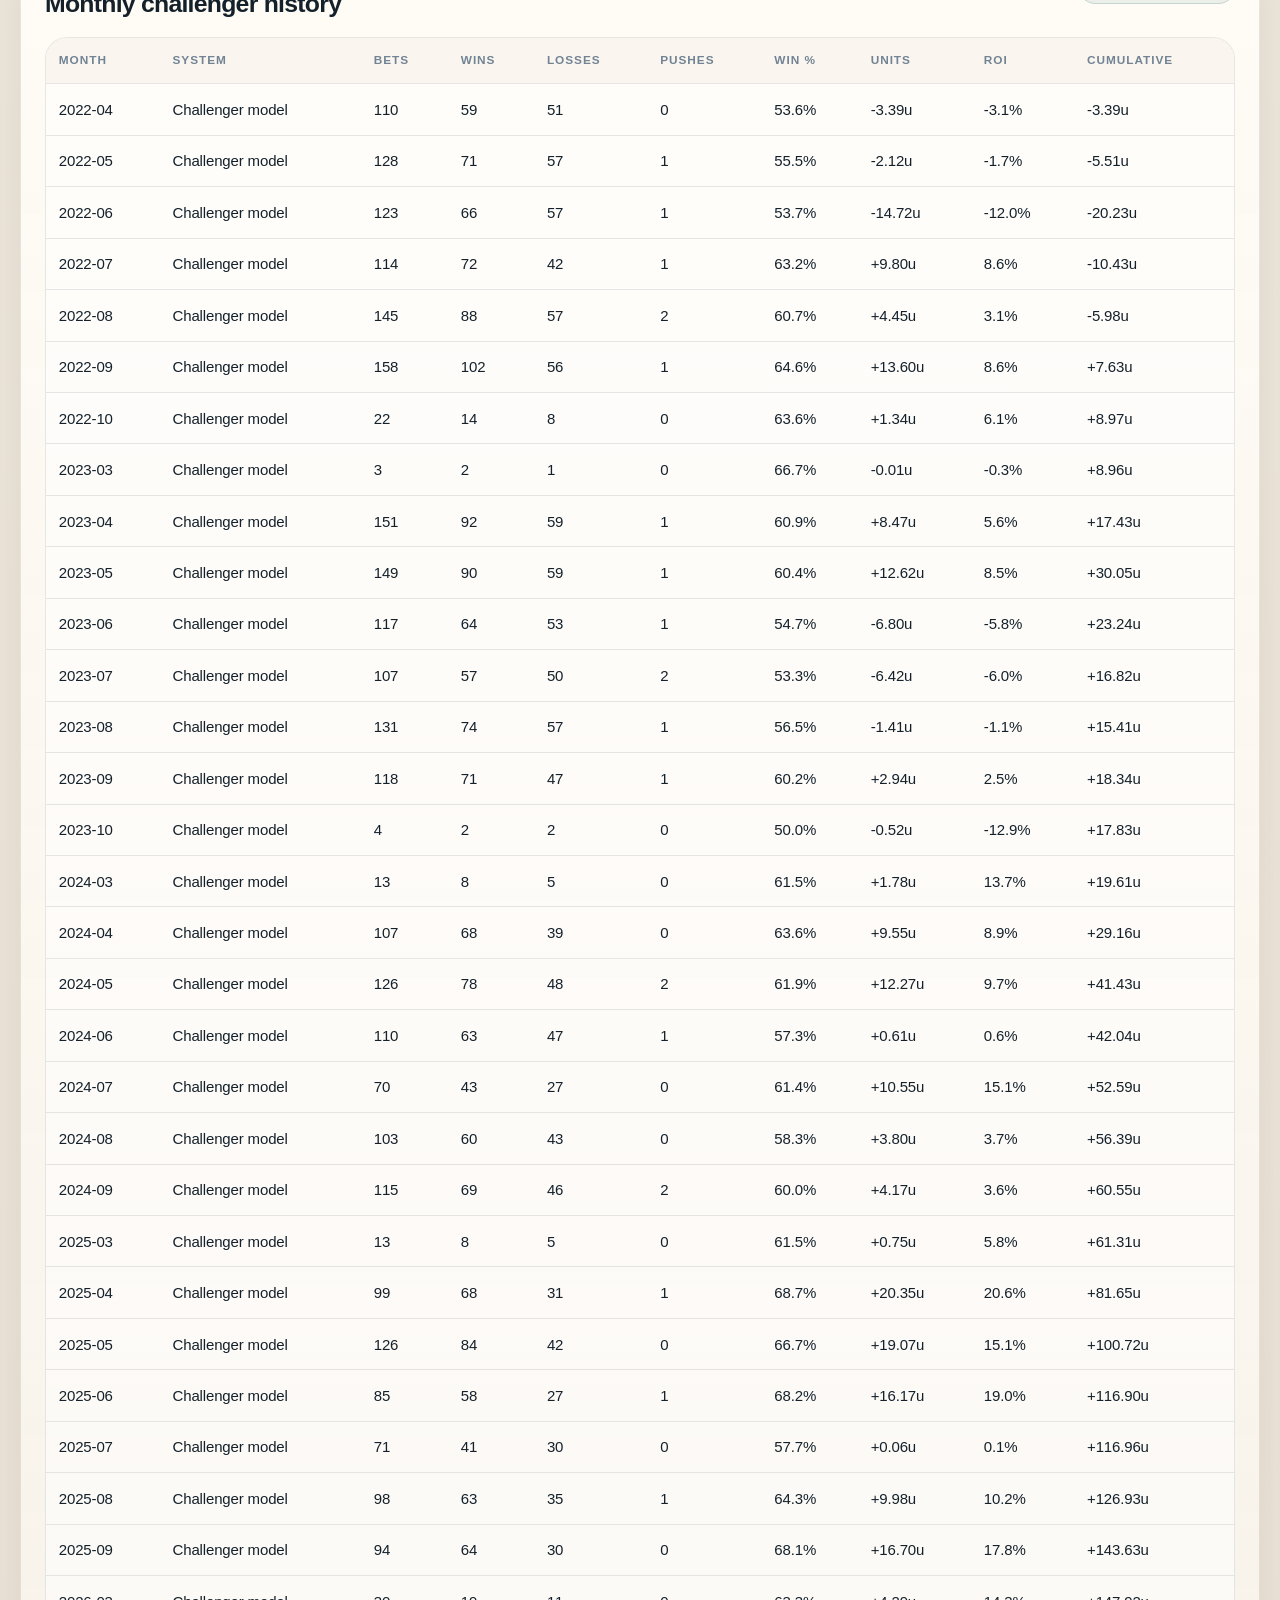
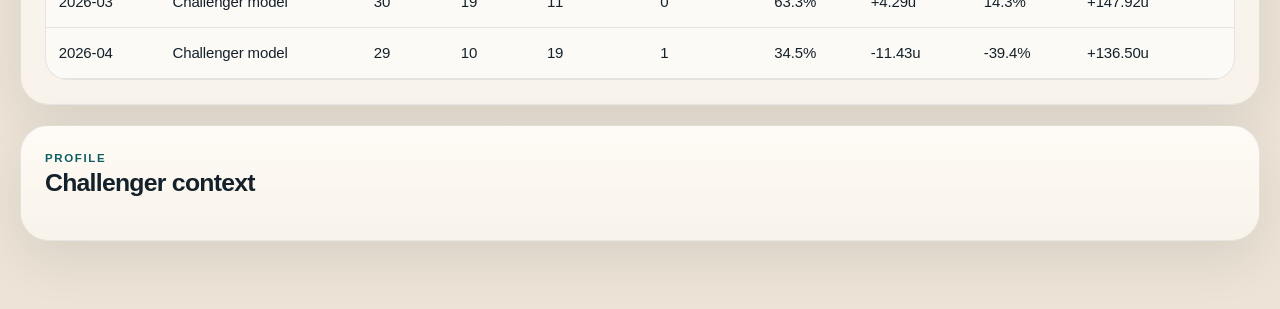
==== commit fcc51dff: "mlb-ai-site refresh 2026-04-15 mlb_loop_20260415_20260415170002_wtq70x" ====
--- a/mlb-ai-challenger.html
+++ b/mlb-ai-challenger.html
@@ -11,10 +11,10 @@
       <div class="shell shell-nav">
         <a class="site-brand" href="./index.html" aria-label="MLB AI home">
           <span class="site-brand-mark">MLB AI</span>
-          <span class="site-brand-copy">System surfaces</span>
+          <span class="site-brand-copy">Official bets and challenger</span>
         </a>
         <nav class="site-nav" aria-label="Primary">
-          <a class="site-nav-link" href="./index.html">Leans</a>
+          <a class="site-nav-link" href="./index.html">Bets</a>
           <a class="site-nav-link" href="./mlb-ai-performance.html">Performance</a>
           <a class="site-nav-link is-active" href="./mlb-ai-challenger.html" aria-current="page">Challenger</a>
           <a class="site-nav-link" href="./operations.html">Operations</a>
@@ -25,10 +25,10 @@
     <main class="shell page-shell">
       <section class="page-hero page-hero-performance">
         <div class="page-hero-copy">
-          <p class="eyebrow">Challenger Lane</p>
-          <h1>The separate `.04` no-cap challenger.</h1>
+          <p class="eyebrow">Challenger model</p>
+          <h1>Challenger model (not official bets)</h1>
           <p class="lede">
-            This page is not the official public record. It tracks the shadow/challenger policy separately so it can earn promotion with forward evidence instead of contaminating the live betting surface.
+            This page is not the official public record. It tracks the challenger policy separately so it can earn promotion with forward evidence instead of contaminating the live betting page.
           </p>
           <div id="performance-hero-meta" class="hero-meta"></div>
         </div>
--- a/assets/mlb-ai.css
+++ b/assets/mlb-ai.css
@@ -164,7 +164,7 @@
 
 .page-hero h1 {
   margin: 0.25rem 0 0.8rem;
-  font: 800 clamp(2.7rem, 5.8vw, 5rem)/0.92 "Aptos Display", "Aptos", sans-serif;
+  font: 800 clamp(2.25rem, 4.5vw, 3.9rem)/0.94 "Aptos Display", "Aptos", sans-serif;
   letter-spacing: -0.05em;
   text-wrap: balance;
 }
@@ -272,7 +272,7 @@
 
 .metric-value {
   margin: 0.35rem 0 0.4rem;
-  font: 800 clamp(1.8rem, 3vw, 2.45rem)/0.95 "Aptos Display", "Aptos", sans-serif;
+  font: 800 clamp(1.55rem, 2.5vw, 2.1rem)/0.98 "Aptos Display", "Aptos", sans-serif;
   letter-spacing: -0.04em;
 }
 
@@ -481,7 +481,7 @@
 
 .lean-featured-play {
   margin: 0 0 0.35rem;
-  font: 900 clamp(2rem, 4vw, 3rem)/0.92 "Aptos Display", "Aptos", sans-serif;
+  font: 900 clamp(1.65rem, 3vw, 2.35rem)/0.96 "Aptos Display", "Aptos", sans-serif;
   letter-spacing: -0.05em;
 }
 
@@ -530,13 +530,13 @@
 .lean-decision-head h3,
 .history-card h3 {
   margin: 0;
-  font: 800 clamp(1.9rem, 3.1vw, 2.3rem)/0.94 "Aptos Display", "Aptos", sans-serif;
+  font: 800 clamp(1.4rem, 2.2vw, 1.85rem)/1 "Aptos Display", "Aptos", sans-serif;
   letter-spacing: -0.04em;
 }
 
 .lean-bet-callout {
   margin-top: 0.48rem;
-  font: 900 clamp(1.7rem, 3.5vw, 2.25rem)/0.92 "Aptos Display", "Aptos", sans-serif;
+  font: 900 clamp(1.3rem, 2.4vw, 1.7rem)/0.98 "Aptos Display", "Aptos", sans-serif;
   letter-spacing: -0.04em;
 }
 
@@ -566,6 +566,17 @@
   display: block;
   margin-bottom: 0.35rem;
   font-size: 0.95rem;
+}
+
+.lean-explain-block p,
+.prose-card p {
+  margin: 0.35rem 0 0;
+  color: var(--ink-soft);
+}
+
+.lean-explain-block p:first-of-type,
+.prose-card p:first-of-type {
+  margin-top: 0;
 }
 
 .lean-explain-block ul {
